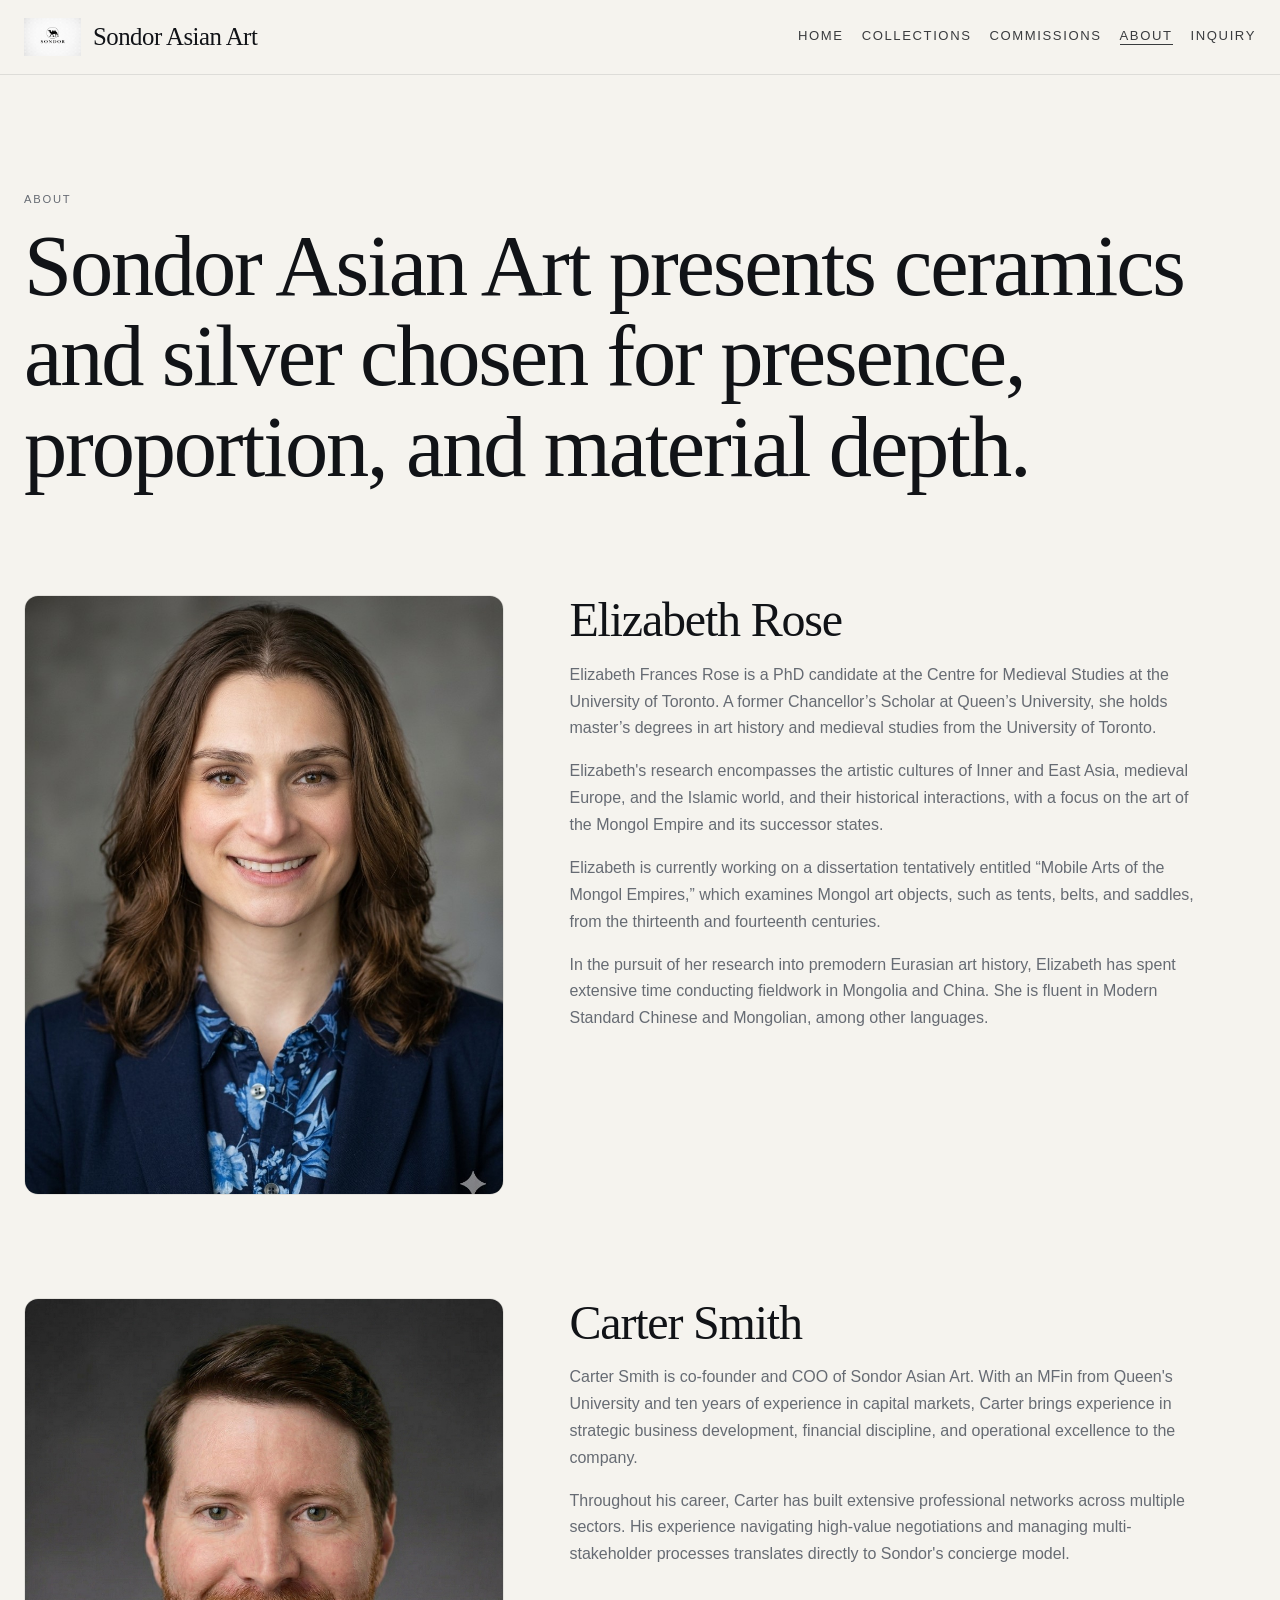
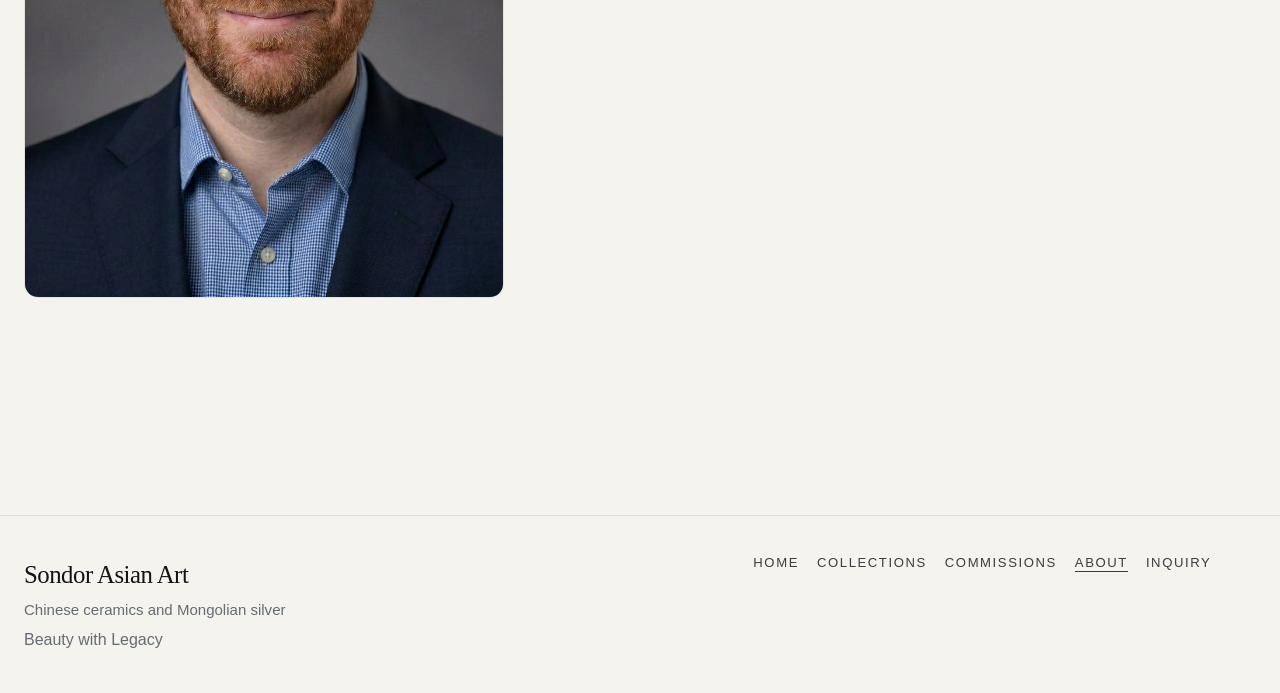
==== about.html @ 2514a859 "Add files via upload" ====
<!DOCTYPE html>
<html lang="en">
<head>
  <meta charset="UTF-8">
  <meta name="viewport" content="width=device-width, initial-scale=1.0">
  <title>About - Sondor Asian Art</title>
  <meta name="description" content="Ceramics and silver chosen for presence, proportion, and material depth.">
  <link rel="stylesheet" href="styles.css">
</head>
<body>
  <header class="site-header">
    <div class="site-bar">
      <div class="brand">
        <a class="brand__logo-link" href="index.html" aria-label="Sondor Asian Art home">
          <img class="brand__logo" src="assets/images/logo_camel.png" alt="Sondor camel logo">
        </a>
        <a class="brand__title brand__name" href="index.html">Sondor Asian Art</a>
      </div>
      <button class="menu-toggle" type="button" aria-expanded="false" aria-controls="site-nav" aria-label="Open navigation menu">
        <span class="menu-toggle__icon" aria-hidden="true"></span>
      </button>
      <nav class="site-nav" id="site-nav" aria-label="Primary">
        <a href="index.html">Home</a>
        <a href="collections.html">Collections</a>
        <a href="commissions.html">Commissions</a>
        <a href="about.html" aria-current="page">About</a>
        <a href="inquiry.html">Inquiry</a>
      </nav>
    </div>
  </header>

  <main class="page-shell">
    <section class="page-title">
      <p class="eyebrow">About</p>
      <h1>Sondor Asian Art presents ceramics and silver chosen for presence, proportion, and material depth.</h1>
    </section>

    <section class="section about-bio">
      <div class="about-bio__media">
        <img src="assets/images/headshot_01.jpg" alt="Portrait of Elizabeth Rose">
      </div>
      <div class="about-bio__copy">
        <h2>Elizabeth Rose</h2>
        <p>Elizabeth Frances Rose is a PhD candidate at the Centre for Medieval Studies at the University of Toronto. A former Chancellor&rsquo;s Scholar at Queen&rsquo;s University, she holds master&rsquo;s degrees in art history and medieval studies from the University of Toronto.</p>
        <p>Elizabeth's research encompasses the artistic cultures of Inner and East Asia, medieval Europe, and the Islamic world, and their historical interactions, with a focus on the art of the Mongol Empire and its successor states.</p>
        <p>Elizabeth is currently working on a dissertation tentatively entitled &ldquo;Mobile Arts of the Mongol Empires,&rdquo; which examines Mongol art objects, such as tents, belts, and saddles, from the thirteenth and fourteenth centuries.</p>
        <p>In the pursuit of her research into premodern Eurasian art history, Elizabeth has spent extensive time conducting fieldwork in Mongolia and China. She is fluent in Modern Standard Chinese and Mongolian, among other languages.</p>
      </div>
    </section>

    <section class="section about-bio">
      <div class="about-bio__media">
        <img src="assets/images/headshot_02.jpg" alt="Portrait of Carter Smith">
      </div>
      <div class="about-bio__copy">
        <h2>Carter Smith</h2>
        <p>Carter Smith is co-founder and COO of Sondor Asian Art. With an MFin from Queen's University and ten years of experience in capital markets, Carter brings experience in strategic business development, financial discipline, and operational excellence to the company.</p>
        <p>Throughout his career, Carter has built extensive professional networks across multiple sectors. His experience navigating high-value negotiations and managing multi-stakeholder processes translates directly to Sondor's concierge model.</p>
      </div>
    </section>
  </main>

  <footer class="site-footer">
    <div class="site-footer__inner">
      <div class="footer-brand">
        <a class="footer-brand__title" href="index.html">Sondor Asian Art</a>
        <p class="footer-label">Chinese ceramics and Mongolian silver</p>
        <p class="footer-copy">Beauty with Legacy</p>
      </div>
      <nav class="footer-nav" aria-label="Footer">
        <a href="index.html">Home</a>
        <a href="collections.html">Collections</a>
        <a href="commissions.html">Commissions</a>
        <a href="about.html" aria-current="page">About</a>
        <a href="inquiry.html">Inquiry</a>
      </nav>
    </div>
  </footer>
  <script src="nav.js"></script>
</body>
</html>
---- styles.css ----
:root {
  --bg: #f5f3ee;
  --surface: #faf8f3;
  --text: #111317;
  --muted: #666b73;
  --accent: #172230;
  --line: rgba(17, 19, 23, 0.1);
}

* {
  box-sizing: border-box;
}

html {
  scroll-behavior: smooth;
}

body {
  margin: 0;
  background: var(--bg);
  color: var(--text);
  font-family: "Helvetica Neue", Helvetica, Arial, sans-serif;
  font-weight: 300;
  line-height: 1.55;
}

img {
  display: block;
  max-width: 100%;
}

a {
  color: inherit;
  text-decoration: none;
}

.site-header {
  position: sticky;
  top: 0;
  z-index: 20;
  backdrop-filter: blur(12px);
  background: rgba(245, 243, 238, 0.94);
  border-bottom: 1px solid var(--line);
}

.site-bar,
.page-shell,
.site-footer__inner {
  width: min(1360px, calc(100% - 48px));
  margin: 0 auto;
}

.site-bar {
  display: flex;
  justify-content: space-between;
  align-items: center;
  gap: 24px;
  padding: 18px 0;
}

.brand,
.footer-brand {
  display: grid;
  gap: 2px;
}

.brand {
  display: flex;
  align-items: center;
  gap: 12px;
}

.brand__title,
.footer-brand__title {
  font-family: Georgia, "Times New Roman", serif;
  font-size: clamp(1.35rem, 2vw, 1.55rem);
  font-weight: 400;
  letter-spacing: -0.02em;
}

.brand__logo-link {
  display: inline-flex;
  align-items: center;
  flex: 0 0 auto;
}

.brand__logo {
  display: block;
  width: auto;
  height: 38px;
}

.brand__name {
  display: inline-block;
  white-space: nowrap;
}

.menu-toggle {
  display: none;
  align-items: center;
  justify-content: center;
  padding: 0;
  border: 0;
  border-radius: 0;
  background: none;
  color: var(--text);
  font: inherit;
  cursor: pointer;
  box-shadow: none;
  appearance: none;
  -webkit-appearance: none;
}

.menu-toggle__icon {
  position: relative;
  display: inline-block;
  width: 18px;
  height: 11px;
  border-top: 1px solid currentColor;
  border-bottom: 1px solid currentColor;
}

.menu-toggle__icon::before {
  content: "";
  position: absolute;
  left: 0;
  right: 0;
  top: 50%;
  border-top: 1px solid currentColor;
  transform: translateY(-50%);
}

.site-header.nav-open .menu-toggle__icon {
  border-color: transparent;
}

.site-header.nav-open .menu-toggle__icon::before,
.site-header.nav-open .menu-toggle__icon::after {
  content: "";
  position: absolute;
  left: 0;
  right: 0;
  top: 50%;
  border-top: 1px solid currentColor;
}

.site-header.nav-open .menu-toggle__icon::before {
  transform: translateY(-50%) rotate(45deg);
}

.site-header.nav-open .menu-toggle__icon::after {
  transform: translateY(-50%) rotate(-45deg);
}

.footer-label {
  margin: 0;
  font-size: 0.94rem;
  color: var(--muted);
}

.eyebrow {
  margin: 0;
  font-size: 0.7rem;
  font-weight: 500;
  letter-spacing: 0.16em;
  text-transform: uppercase;
  color: var(--muted);
}

.site-nav,
.footer-nav {
  display: flex;
  flex-wrap: wrap;
  gap: 18px;
  align-items: flex-start;
}

.site-nav a,
.footer-nav a,
.inline-link {
  position: relative;
  font-size: 0.82rem;
  font-weight: 400;
  letter-spacing: 0.12em;
  text-transform: uppercase;
  color: rgba(17, 19, 23, 0.82);
  padding-bottom: 0.08rem;
}

.site-nav a {
  display: inline-block;
  line-height: 1;
  padding-bottom: 0.18rem;
}

.site-nav a::after,
.footer-nav a::after,
.inline-link::after {
  content: "";
  position: absolute;
  left: 0;
  right: 0;
  bottom: -0.05rem;
  height: 1px;
  background: currentColor;
  transform: scaleX(0);
  transform-origin: left center;
  transition: transform 220ms ease;
}

.site-nav a::after {
  bottom: 0;
}

.footer-nav a {
  display: inline-block;
  line-height: 1;
  padding-bottom: 0.18rem;
}

.footer-nav a::after {
  bottom: 0;
}

.site-nav a:hover::after,
.footer-nav a:hover::after,
.inline-link:hover::after,
.site-nav a[aria-current="page"]::after,
.footer-nav a[aria-current="page"]::after {
  transform: scaleX(1);
}

.page-shell {
  padding: clamp(5rem, 9vw, 8rem) 0;
}

.hero {
  display: grid;
  gap: clamp(2rem, 4vw, 4rem);
}

.hero-media {
  position: relative;
  min-height: min(74vh, 860px);
  border: 1px solid rgba(17, 19, 23, 0.08);
  border-radius: 18px;
  overflow: hidden;
  background: #e5e4df;
}

.hero-media::after {
  content: "";
  position: absolute;
  inset: 0;
  background: linear-gradient(180deg, rgba(17, 19, 23, 0.06), rgba(17, 19, 23, 0.28));
  pointer-events: none;
}

.hero-slide {
  position: absolute;
  inset: 0;
  opacity: 0;
  transition: opacity 2400ms ease;
}

.hero-slide.active {
  opacity: 1;
}

.hero-slide img {
  width: 100%;
  height: 100%;
  object-fit: cover;
}

.hero-slide--one img {
  object-position: center 42%;
}

.hero-slide--two img {
  object-position: center 48%;
}

.hero-slide--three img {
  object-position: center 44%;
}

.hero-slide__frame {
  position: absolute;
  inset: 18px;
  border: 1px solid rgba(255, 255, 255, 0.12);
  border-radius: 10px;
  pointer-events: none;
}

.hero-slide__caption {
  position: absolute;
  left: 1.6rem;
  right: 1.6rem;
  bottom: 1.4rem;
  display: flex;
  justify-content: space-between;
  gap: 1rem;
  color: rgba(255, 255, 255, 0.88);
  font-size: 0.74rem;
  letter-spacing: 0.12em;
  text-transform: uppercase;
}

.hero-copy {
  display: grid;
  grid-template-columns: minmax(0, 1.5fr) minmax(280px, 0.7fr);
  gap: clamp(1.5rem, 4vw, 4rem);
  align-items: end;
}

.hero-copy > :only-child {
  max-width: 42rem;
}

@media (min-width: 1100px) {
  .hero-copy {
    grid-template-columns: minmax(0, 1.72fr) minmax(220px, 0.48fr);
  }

  .hero-copy h1 {
    font-size: clamp(2.75rem, 4.6vw, 4.7rem);
    white-space: nowrap;
  }

  .hero-copy .lead {
    max-width: 44rem;
    font-size: clamp(1.12rem, 1.5vw, 1.25rem);
    white-space: nowrap;
  }
}

h1,
h2,
h3 {
  margin: 0;
  font-family: Georgia, "Times New Roman", serif;
  font-weight: 400;
  line-height: 1.05;
  letter-spacing: -0.025em;
}

h1 {
  font-size: clamp(3rem, 7vw, 5.4rem);
}

h2 {
  font-size: clamp(1.9rem, 4vw, 3rem);
}

h3 {
  font-size: 1.5rem;
}

.lead {
  max-width: 32rem;
  font-size: 1.25rem;
  color: var(--muted);
}

.divider {
  border-top: 1px solid var(--line);
  padding-top: 1.15rem;
}

.section {
  padding-top: clamp(4rem, 8vw, 7rem);
}

.statement {
  max-width: 48rem;
}

@media (min-width: 1100px) {
  .statement {
    max-width: 56rem;
  }

  .statement h2 {
    font-size: clamp(1.75rem, 2.4vw, 2.55rem);
  }
}

.grid-3 {
  display: grid;
  grid-template-columns: repeat(3, minmax(0, 1fr));
  gap: clamp(1.2rem, 2vw, 2rem);
}

.grid-2 {
  display: grid;
  grid-template-columns: repeat(2, minmax(0, 1fr));
  gap: clamp(1.2rem, 2vw, 2rem);
}

.card,
.panel,
.form-shell {
  border: 1px solid var(--line);
  border-radius: 12px;
  background: rgba(250, 248, 243, 0.62);
}

.card {
  display: flex;
  flex-direction: column;
  min-height: 100%;
}

.card-media {
  aspect-ratio: 4 / 5;
  overflow: hidden;
  border-bottom: 1px solid var(--line);
}

.card-media img {
  width: 100%;
  height: 100%;
  object-fit: cover;
}

.card-media--ceramics img {
  object-position: center 42%;
}

.card-media--silver img {
  object-position: center 46%;
}

.card-media--stoneware img {
  object-position: center 44%;
}

.card-media--celadon img {
  object-position: center 44%;
}

.card-copy,
.panel,
.form-shell {
  padding: 1.6rem;
}

.card-copy p,
.panel p,
.muted {
  color: var(--muted);
}

.feature-row {
  display: grid;
  grid-template-columns: minmax(0, 1.15fr) minmax(320px, 0.85fr);
  gap: clamp(1.5rem, 4vw, 4rem);
  align-items: start;
  padding-top: 1.8rem;
  border-top: 1px solid var(--line);
}

.feature-row + .feature-row {
  margin-top: 1.8rem;
}

.process-steps {
  display: grid;
  gap: 1rem;
}

.process-step {
  border-top: 1px solid var(--line);
  padding-top: 0.95rem;
}

.process-step h3 {
  margin-bottom: 0.35rem;
  font-size: 1.05rem;
  line-height: 1.25;
  letter-spacing: 0;
}

.process-step p {
  margin: 0;
  color: var(--muted);
}

.inquiry-layout {
  align-items: start;
}

.inquiry-work {
  gap: 0.7rem;
  align-content: start;
}

.inquiry-work .eyebrow {
  margin-bottom: 0.2rem;
}

.inquiry-work .process-step {
  padding-top: 0.7rem;
}

.collection-copy {
  max-width: 44rem;
}

.collection-copy h2 {
  margin-bottom: 0.75rem;
}

.collection-copy p {
  margin: 0;
  max-width: 42rem;
  color: var(--muted);
  line-height: 1.68;
}

.about-bio {
  display: grid;
  grid-template-columns: minmax(280px, 0.72fr) minmax(0, 1fr);
  gap: clamp(1.5rem, 4vw, 4rem);
  align-items: start;
}

.about-bio__media {
  max-width: 30rem;
}

.about-bio__media img {
  width: 100%;
  aspect-ratio: 4 / 5;
  object-fit: cover;
  object-position: center 24%;
  border: 1px solid rgba(17, 19, 23, 0.08);
  border-radius: 14px;
}

.about-bio__copy {
  max-width: 42rem;
}

.about-bio__copy h2 {
  margin-bottom: 1rem;
}

.about-bio__copy p {
  margin: 0;
  max-width: 40rem;
  color: var(--muted);
  line-height: 1.68;
}

.about-bio__copy p + p {
  margin-top: 1rem;
}

.feature-media {
  aspect-ratio: 16 / 10;
  overflow: hidden;
  border: 1px solid rgba(17, 19, 23, 0.08);
  border-radius: 14px;
}

.feature-media img {
  width: 100%;
  height: 100%;
  object-fit: cover;
}

.feature-media--teadust img {
  object-position: center 44%;
}

.feature-media--blue-table img {
  object-position: center 46%;
}

.feature-media--blueware img {
  object-position: center 46%;
}

.feature-media--oxblood img {
  object-position: center 52%;
}

.list {
  margin: 0;
  padding: 0;
  list-style: none;
  border-top: 1px solid var(--line);
}

.list li {
  display: flex;
  justify-content: space-between;
  gap: 1rem;
  padding: 1rem 0;
  border-bottom: 1px solid var(--line);
}

.form-shell {
  padding: 1.6rem;
}

.minimal-form {
  display: grid;
  gap: 1.2rem;
}

.minimal-form label {
  display: grid;
  gap: 0.45rem;
  font-size: 0.76rem;
  font-weight: 500;
  letter-spacing: 0.12em;
  text-transform: uppercase;
  color: var(--muted);
}

.minimal-form input,
.minimal-form textarea {
  width: 100%;
  border: 0;
  border-bottom: 1px solid rgba(17, 19, 23, 0.22);
  border-radius: 0;
  background: transparent;
  padding: 0.8rem 0 0.7rem;
  color: var(--text);
  font: inherit;
}

.minimal-form textarea {
  min-height: 9rem;
  resize: vertical;
}

.minimal-form input:focus,
.minimal-form textarea:focus {
  outline: none;
  border-bottom-color: var(--accent);
}

.form-submit {
  width: fit-content;
  border: 0;
  background: none;
  padding: 0;
  font: inherit;
  font-size: 0.82rem;
  font-weight: 500;
  letter-spacing: 0.12em;
  text-transform: uppercase;
  color: var(--accent);
  cursor: pointer;
}

.site-footer {
  margin-top: clamp(4rem, 8vw, 7rem);
  border-top: 1px solid var(--line);
}

.site-footer__inner {
  display: grid;
  grid-template-columns: 1.4fr 1fr;
  gap: clamp(1.2rem, 2vw, 2rem);
  padding: clamp(2rem, 4vw, 2.5rem) 0;
}

.footer-brand {
  gap: 0.18rem;
}

.footer-copy,
.footer-note {
  color: var(--muted);
}

.footer-copy {
  margin: 0.28rem 0 0;
}

.page-title {
  display: grid;
  gap: 0.8rem;
}

@media (prefers-reduced-motion: reduce) {
  html {
    scroll-behavior: auto;
  }

  .hero-slide {
    transition: none;
  }
}

@media (max-width: 900px) {
  .site-bar {
    flex-wrap: wrap;
    align-items: center;
    justify-content: space-between;
    row-gap: 0.9rem;
    padding: 16px 0;
  }

  .brand {
    flex: 1 1 calc(100% - 3.5rem);
    min-width: 0;
    gap: 10px;
  }

  .brand__title {
    font-size: clamp(1.2rem, 4vw, 1.45rem);
  }

  .menu-toggle {
    display: inline-flex;
    flex: 0 0 auto;
    width: 1.75rem;
    height: 1.75rem;
    margin-left: 0;
    align-self: center;
  }

  .site-nav {
    display: none;
    order: 3;
    width: 100%;
  }

  .site-header.nav-open .site-nav {
    display: flex;
    flex-direction: column;
    gap: 0;
    padding-top: 0.85rem;
    border-top: 1px solid var(--line);
  }

  .site-nav a {
    width: fit-content;
    padding: 0.35rem 0 0.22rem;
  }

  .page-shell {
    padding: clamp(3.75rem, 8vw, 5rem) 0;
  }

  .section {
    padding-top: clamp(3rem, 7vw, 4.6rem);
  }

  .lead {
    max-width: 28rem;
    font-size: 1.1rem;
  }

  .feature-row {
    gap: 1.35rem;
  }

  .hero-copy,
  .grid-3,
  .grid-2,
  .feature-row,
  .site-footer__inner,
  .about-bio {
    grid-template-columns: 1fr;
  }
}

@media (max-width: 781px) {
  .site-header {
    position: relative;
  }

  .site-bar,
  .page-shell,
  .site-footer__inner {
    width: min(1360px, calc(100% - 32px));
  }

  .site-bar {
    row-gap: 0.8rem;
  }

  .brand__logo {
    height: 34px;
  }

  .brand__name {
    white-space: normal;
    line-height: 1.05;
  }

  .menu-toggle {
    width: 1.5rem;
    height: 1.5rem;
  }

  .site-nav,
  .footer-nav {
    gap: 14px;
  }

  .footer-nav {
    flex-direction: column;
    align-items: flex-start;
    gap: 0.75rem;
  }

  .footer-nav a {
    padding-bottom: 0.18rem;
  }

  .hero-media {
    min-height: 58vh;
    border-radius: 14px;
  }

  .hero-slide__caption {
    flex-direction: column;
    gap: 0.4rem;
  }

  .hero-slide__caption span:last-child {
    display: none;
  }

  .card-media {
    aspect-ratio: 5 / 4;
  }

  .feature-media {
    aspect-ratio: 4 / 3;
  }

  .page-title {
    gap: 0.65rem;
  }

  .footer-brand__title,
  .footer-label,
  .footer-copy {
    max-width: 18rem;
  }

  .card,
  .panel,
  .form-shell {
    border-radius: 10px;
  }
}
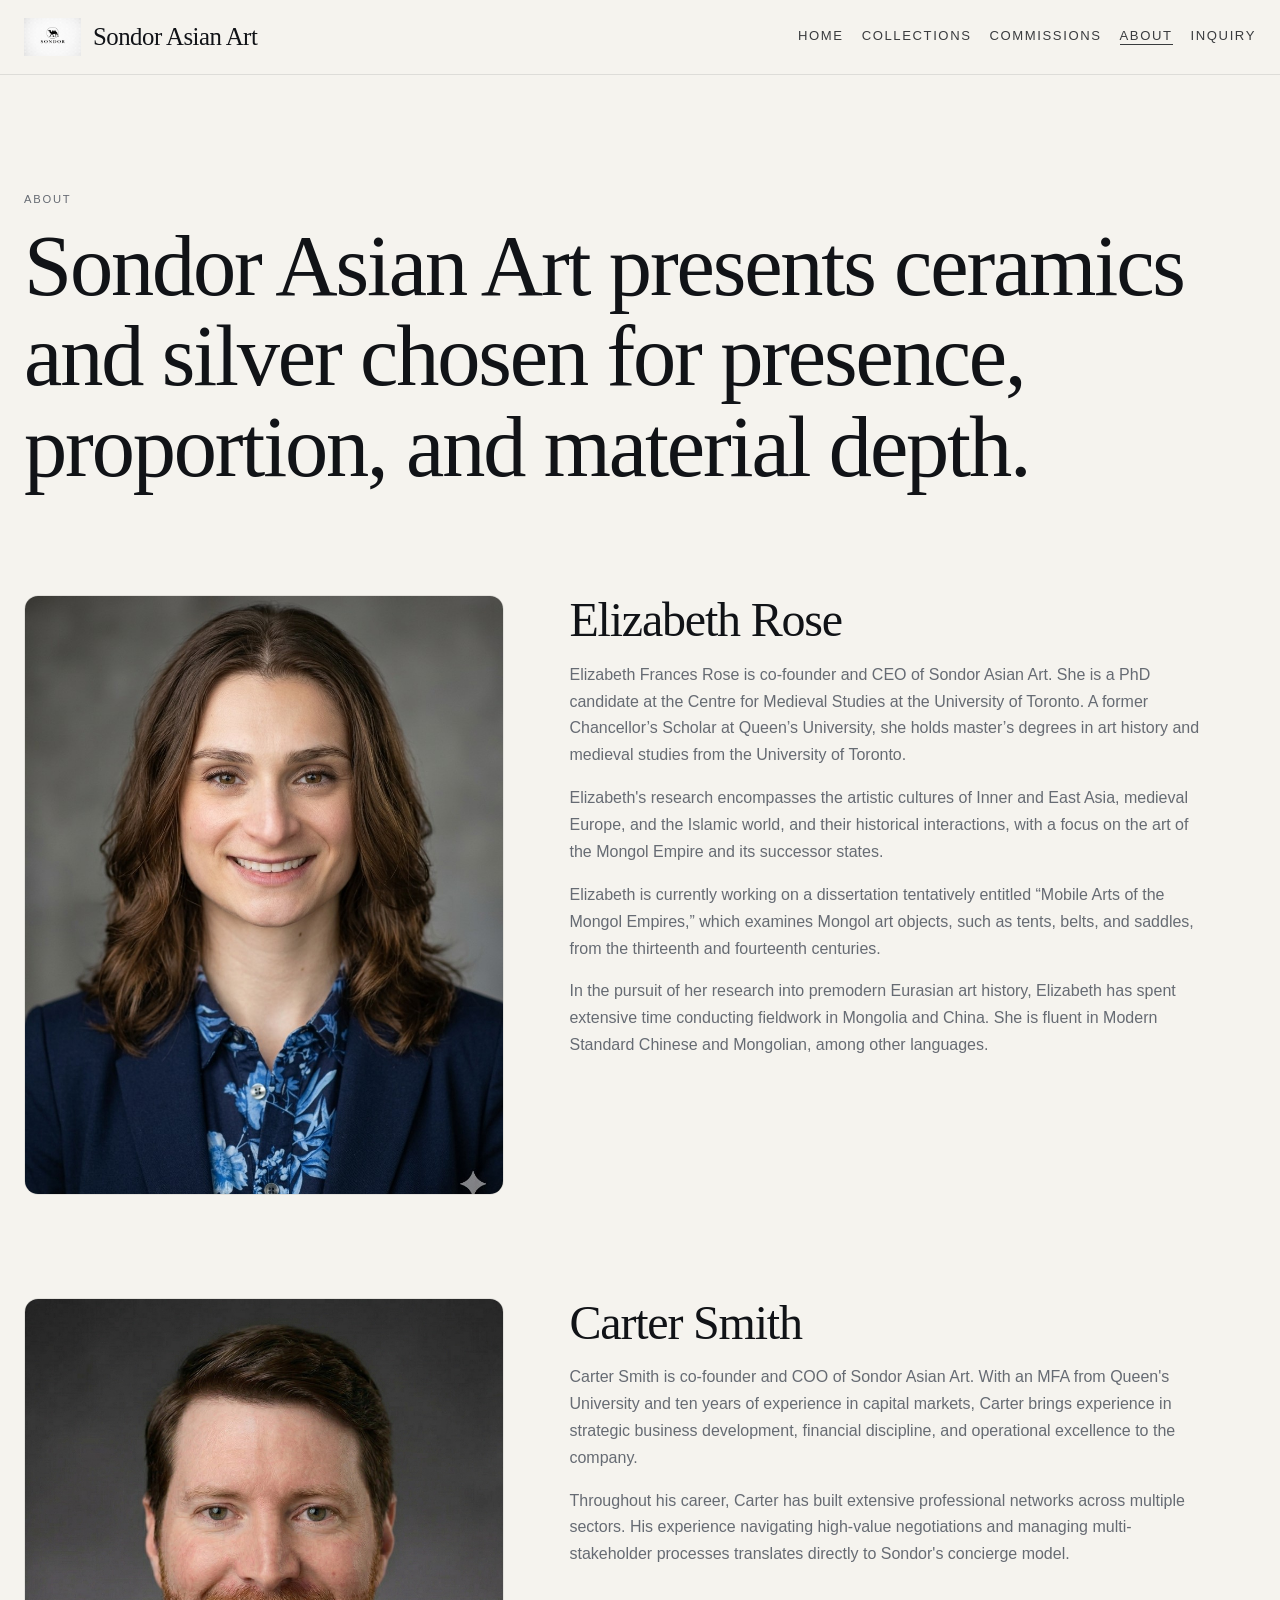
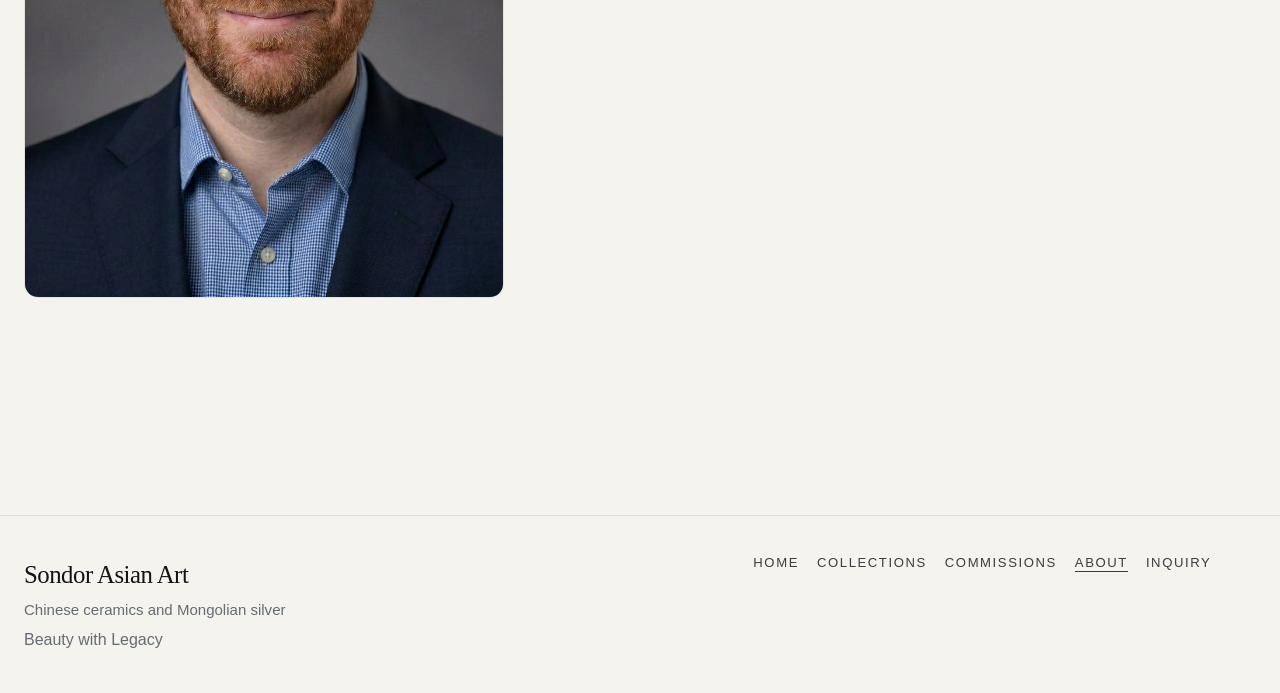
==== commit d6225ea5: "Add files via upload" ====
--- a/about.html
+++ b/about.html
@@ -35,26 +35,26 @@
       <h1>Sondor Asian Art presents ceramics and silver chosen for presence, proportion, and material depth.</h1>
     </section>
 
-    <section class="section about-bio">
-      <div class="about-bio__media">
+    <section class="section about-bio about-bio--elizabeth">
+      <div class="about-bio__media about-bio__media--elizabeth">
         <img src="assets/images/headshot_01.jpg" alt="Portrait of Elizabeth Rose">
       </div>
       <div class="about-bio__copy">
         <h2>Elizabeth Rose</h2>
-        <p>Elizabeth Frances Rose is a PhD candidate at the Centre for Medieval Studies at the University of Toronto. A former Chancellor&rsquo;s Scholar at Queen&rsquo;s University, she holds master&rsquo;s degrees in art history and medieval studies from the University of Toronto.</p>
+        <p>Elizabeth Frances Rose is co-founder and CEO of Sondor Asian Art. She is a PhD candidate at the Centre for Medieval Studies at the University of Toronto. A former Chancellor&rsquo;s Scholar at Queen&rsquo;s University, she holds master&rsquo;s degrees in art history and medieval studies from the University of Toronto.</p>
         <p>Elizabeth's research encompasses the artistic cultures of Inner and East Asia, medieval Europe, and the Islamic world, and their historical interactions, with a focus on the art of the Mongol Empire and its successor states.</p>
         <p>Elizabeth is currently working on a dissertation tentatively entitled &ldquo;Mobile Arts of the Mongol Empires,&rdquo; which examines Mongol art objects, such as tents, belts, and saddles, from the thirteenth and fourteenth centuries.</p>
         <p>In the pursuit of her research into premodern Eurasian art history, Elizabeth has spent extensive time conducting fieldwork in Mongolia and China. She is fluent in Modern Standard Chinese and Mongolian, among other languages.</p>
       </div>
     </section>
 
-    <section class="section about-bio">
-      <div class="about-bio__media">
+    <section class="section about-bio about-bio--carter">
+      <div class="about-bio__media about-bio__media--carter">
         <img src="assets/images/headshot_02.jpg" alt="Portrait of Carter Smith">
       </div>
       <div class="about-bio__copy">
         <h2>Carter Smith</h2>
-        <p>Carter Smith is co-founder and COO of Sondor Asian Art. With an MFin from Queen's University and ten years of experience in capital markets, Carter brings experience in strategic business development, financial discipline, and operational excellence to the company.</p>
+        <p>Carter Smith is co-founder and COO of Sondor Asian Art. With an MFA from Queen's University and ten years of experience in capital markets, Carter brings experience in strategic business development, financial discipline, and operational excellence to the company.</p>
         <p>Throughout his career, Carter has built extensive professional networks across multiple sectors. His experience navigating high-value negotiations and managing multi-stakeholder processes translates directly to Sondor's concierge model.</p>
       </div>
     </section>
--- a/styles.css
+++ b/styles.css
@@ -273,16 +273,28 @@
   object-fit: cover;
 }
 
-.hero-slide--one img {
-  object-position: center 42%;
-}
-
-.hero-slide--two img {
-  object-position: center 48%;
-}
-
-.hero-slide--three img {
-  object-position: center 44%;
+.hero-image--home-one {
+  --image-position-desktop: center 42%;
+  --image-position-mobile: center 42%;
+  object-position: var(--image-position-desktop);
+}
+
+.hero-image--home-two {
+  --image-position-desktop: center 48%;
+  --image-position-mobile: center 48%;
+  object-position: var(--image-position-desktop);
+}
+
+.hero-image--home-three {
+  --image-position-desktop: center 44%;
+  --image-position-mobile: center 44%;
+  object-position: var(--image-position-desktop);
+}
+
+.hero-image--home-four {
+  --image-position-desktop: center 46%;
+  --image-position-mobile: center 46%;
+  object-position: var(--image-position-desktop);
 }
 
 .hero-slide__frame {
@@ -291,20 +303,6 @@
   border: 1px solid rgba(255, 255, 255, 0.12);
   border-radius: 10px;
   pointer-events: none;
-}
-
-.hero-slide__caption {
-  position: absolute;
-  left: 1.6rem;
-  right: 1.6rem;
-  bottom: 1.4rem;
-  display: flex;
-  justify-content: space-between;
-  gap: 1rem;
-  color: rgba(255, 255, 255, 0.88);
-  font-size: 0.74rem;
-  letter-spacing: 0.12em;
-  text-transform: uppercase;
 }
 
 .hero-copy {
@@ -424,20 +422,22 @@
   object-fit: cover;
 }
 
-.card-media--ceramics img {
-  object-position: center 42%;
-}
-
-.card-media--silver img {
-  object-position: center 46%;
-}
-
-.card-media--stoneware img {
-  object-position: center 44%;
-}
-
-.card-media--celadon img {
-  object-position: center 44%;
+.card-media--home-porcelain img {
+  --image-position-desktop: center 42%;
+  --image-position-mobile: center 42%;
+  object-position: var(--image-position-desktop);
+}
+
+.card-media--home-stoneware img {
+  --image-position-desktop: center 44%;
+  --image-position-mobile: center 44%;
+  object-position: var(--image-position-desktop);
+}
+
+.card-media--home-silver img {
+  --image-position-desktop: center 44%;
+  --image-position-mobile: center 44%;
+  object-position: var(--image-position-desktop);
 }
 
 .card-copy,
@@ -534,9 +534,20 @@
   width: 100%;
   aspect-ratio: 4 / 5;
   object-fit: cover;
-  object-position: center 24%;
   border: 1px solid rgba(17, 19, 23, 0.08);
   border-radius: 14px;
+}
+
+.about-bio__media--elizabeth img {
+  --image-position-desktop: center 24%;
+  --image-position-mobile: center 24%;
+  object-position: var(--image-position-desktop);
+}
+
+.about-bio__media--carter img {
+  --image-position-desktop: center 24%;
+  --image-position-mobile: center 24%;
+  object-position: var(--image-position-desktop);
 }
 
 .about-bio__copy {
@@ -571,20 +582,46 @@
   object-fit: cover;
 }
 
-.feature-media--teadust img {
-  object-position: center 44%;
-}
-
-.feature-media--blue-table img {
-  object-position: center 46%;
-}
-
-.feature-media--blueware img {
-  object-position: center 46%;
-}
-
-.feature-media--oxblood img {
-  object-position: center 52%;
+.feature-media--home-commissions img {
+  --image-position-desktop: center 46%;
+  --image-position-mobile: center 46%;
+  object-position: var(--image-position-desktop);
+}
+
+.feature-media--home-inquiry img {
+  --image-position-desktop: center 52%;
+  --image-position-mobile: center 52%;
+  object-position: var(--image-position-desktop);
+}
+
+.feature-media--collections-porcelain img {
+  --image-position-desktop: center 44%;
+  --image-position-mobile: center 44%;
+  object-position: var(--image-position-desktop);
+}
+
+.feature-media--collections-stoneware img {
+  --image-position-desktop: center 46%;
+  --image-position-mobile: center 46%;
+  object-position: var(--image-position-desktop);
+}
+
+.feature-media--collections-silver img {
+  --image-position-desktop: center 52%;
+  --image-position-mobile: center 52%;
+  object-position: var(--image-position-desktop);
+}
+
+.feature-media--commissions-main img {
+  --image-position-desktop: center 44%;
+  --image-position-mobile: center 44%;
+  object-position: var(--image-position-desktop);
+}
+
+.feature-media--inquiry-main img {
+  --image-position-desktop: center 52%;
+  --image-position-mobile: center 52%;
+  object-position: var(--image-position-desktop);
 }
 
 .list {
@@ -699,6 +736,25 @@
 }
 
 @media (max-width: 900px) {
+  .hero-image--home-one,
+  .hero-image--home-two,
+  .hero-image--home-three,
+  .hero-image--home-four,
+  .card-media--home-porcelain img,
+  .card-media--home-stoneware img,
+  .card-media--home-silver img,
+  .feature-media--home-commissions img,
+  .feature-media--home-inquiry img,
+  .feature-media--collections-porcelain img,
+  .feature-media--collections-stoneware img,
+  .feature-media--collections-silver img,
+  .feature-media--commissions-main img,
+  .feature-media--inquiry-main img,
+  .about-bio__media--elizabeth img,
+  .about-bio__media--carter img {
+    object-position: var(--image-position-mobile);
+  }
+
   .site-bar {
     flex-wrap: wrap;
     align-items: center;
@@ -821,15 +877,6 @@
     border-radius: 14px;
   }
 
-  .hero-slide__caption {
-    flex-direction: column;
-    gap: 0.4rem;
-  }
-
-  .hero-slide__caption span:last-child {
-    display: none;
-  }
-
   .card-media {
     aspect-ratio: 5 / 4;
   }
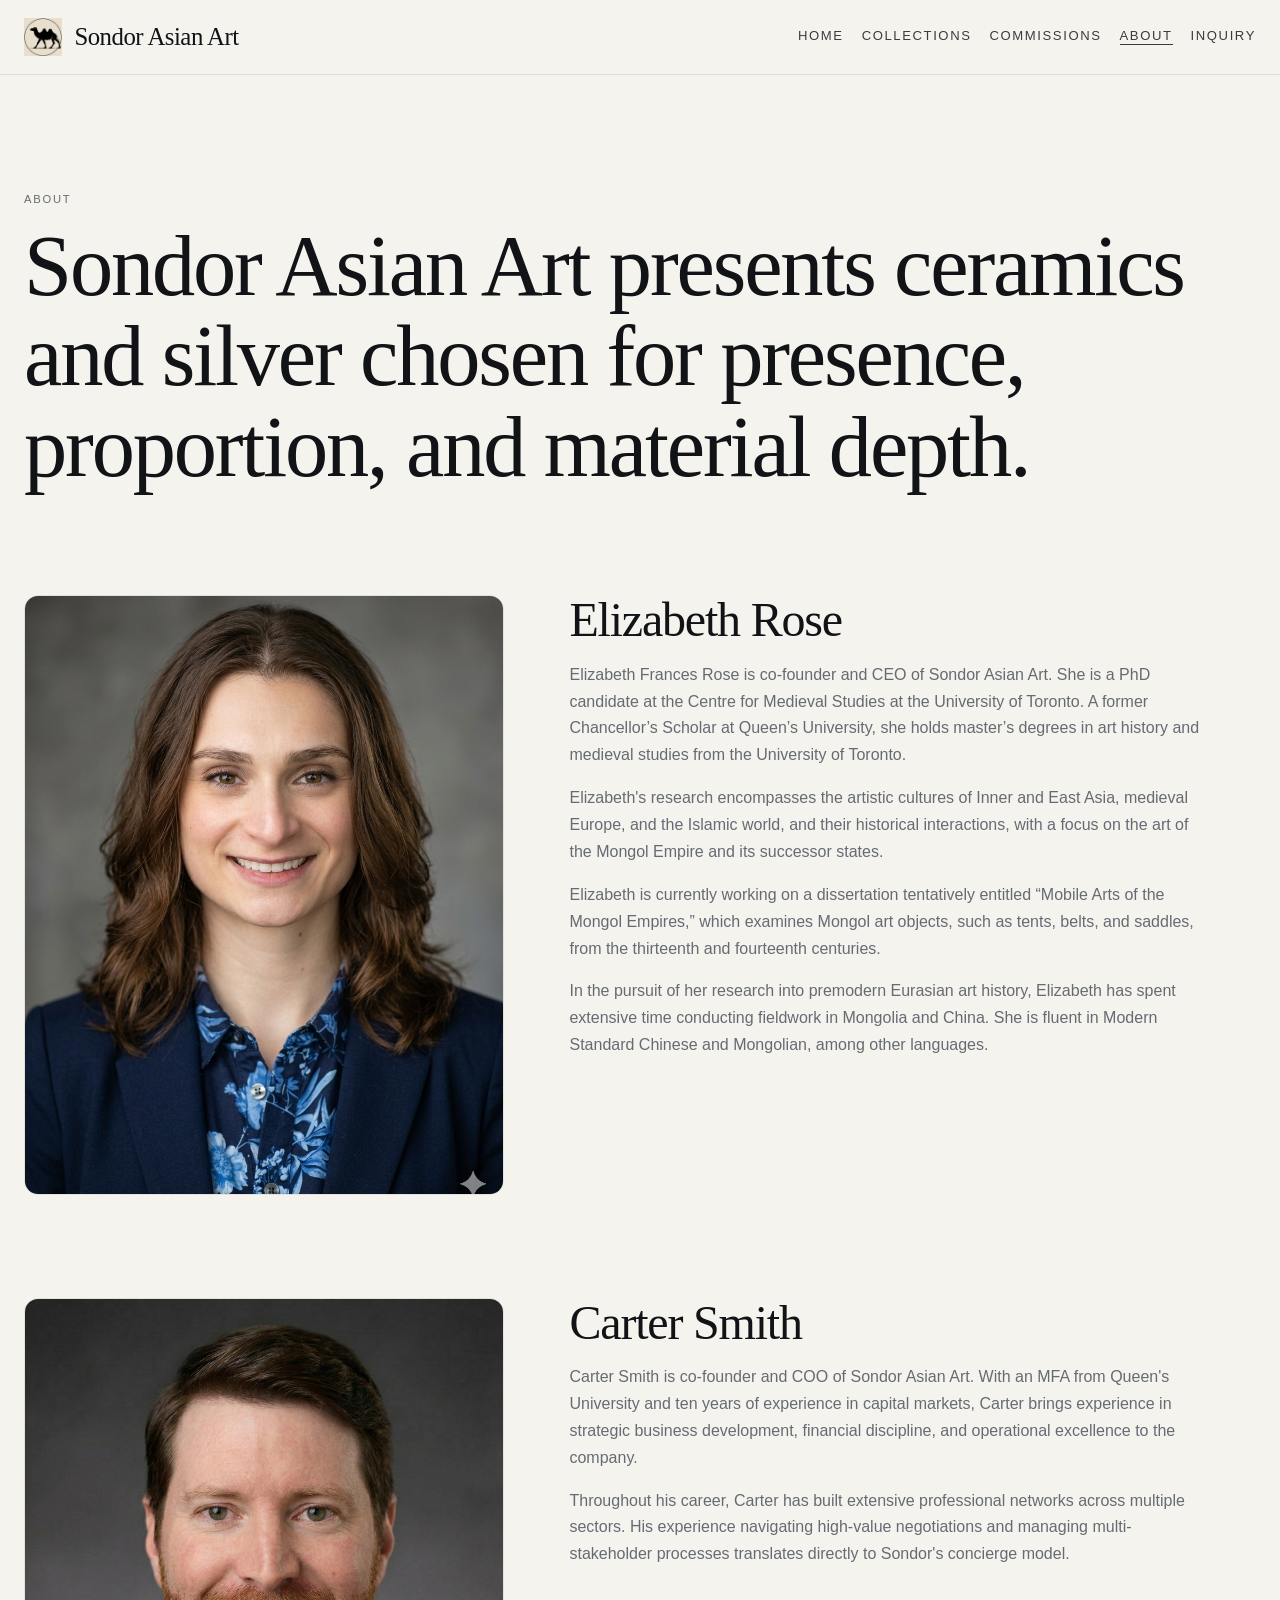
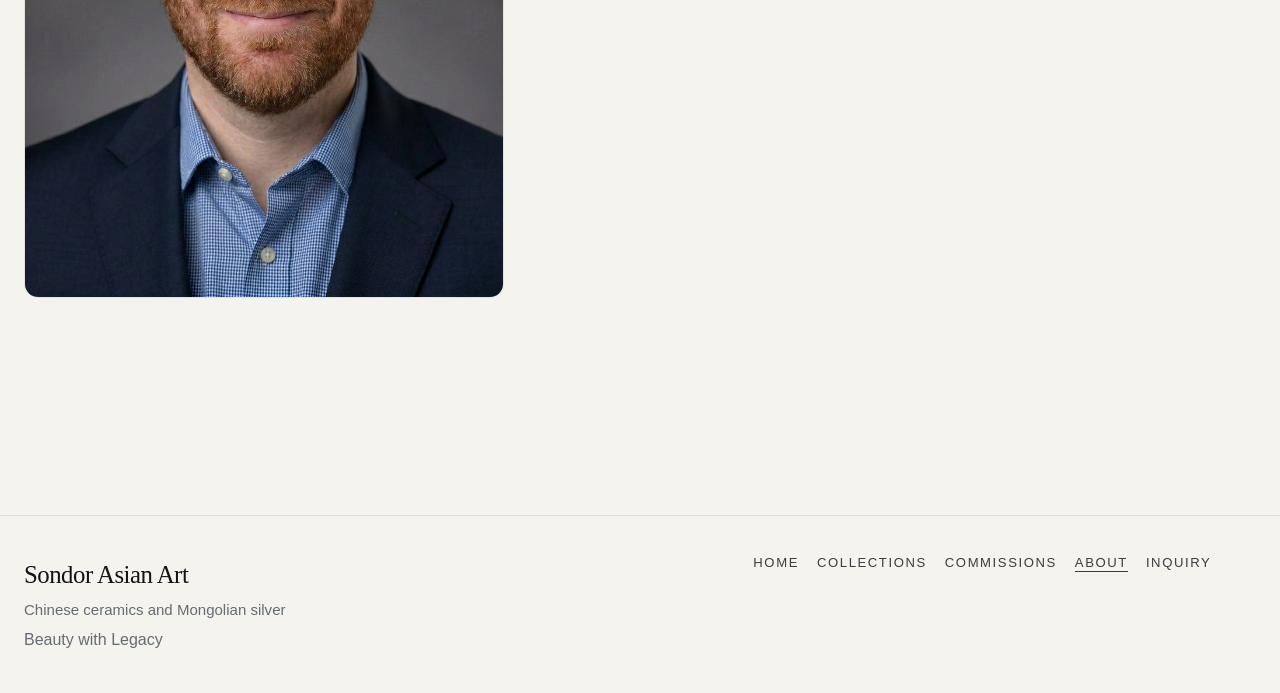
==== commit e8cd88dc: "Add files via upload" ====
--- a/about.html
+++ b/about.html
@@ -12,7 +12,7 @@
     <div class="site-bar">
       <div class="brand">
         <a class="brand__logo-link" href="index.html" aria-label="Sondor Asian Art home">
-          <img class="brand__logo" src="assets/images/logo_camel.png" alt="Sondor camel logo">
+          <img class="brand__logo" src="assets/images/logo_camelonly_01.jpg" alt="Sondor camel logo">
         </a>
         <a class="brand__title brand__name" href="index.html">Sondor Asian Art</a>
       </div>
--- a/styles.css
+++ b/styles.css
@@ -643,6 +643,43 @@
   padding: 1.6rem;
 }
 
+.form-status,
+.field-error {
+  display: none;
+  color: var(--muted);
+}
+
+.form-status {
+  margin: 0 0 1rem;
+  padding: 0.95rem 0;
+  border-top: 1px solid var(--line);
+  font-size: 0.96rem;
+  line-height: 1.55;
+}
+
+.form-status--error,
+.field-error[data-fs-active] {
+  color: #7f3a36;
+}
+
+[data-fs-success][data-fs-active],
+[data-fs-error=""][data-fs-active],
+[data-fs-error]:not([data-fs-error=""])[data-fs-active] {
+  display: block;
+}
+
+.field-error {
+  margin-top: 0.35rem;
+  font-size: 0.76rem;
+  line-height: 1.45;
+  letter-spacing: 0;
+  text-transform: none;
+}
+
+[data-fs-field][aria-invalid="true"] {
+  border-bottom-color: #7f3a36;
+}
+
 .minimal-form {
   display: grid;
   gap: 1.2rem;
@@ -693,6 +730,11 @@
   text-transform: uppercase;
   color: var(--accent);
   cursor: pointer;
+}
+
+.form-submit:disabled {
+  opacity: 0.42;
+  cursor: wait;
 }
 
 .site-footer {
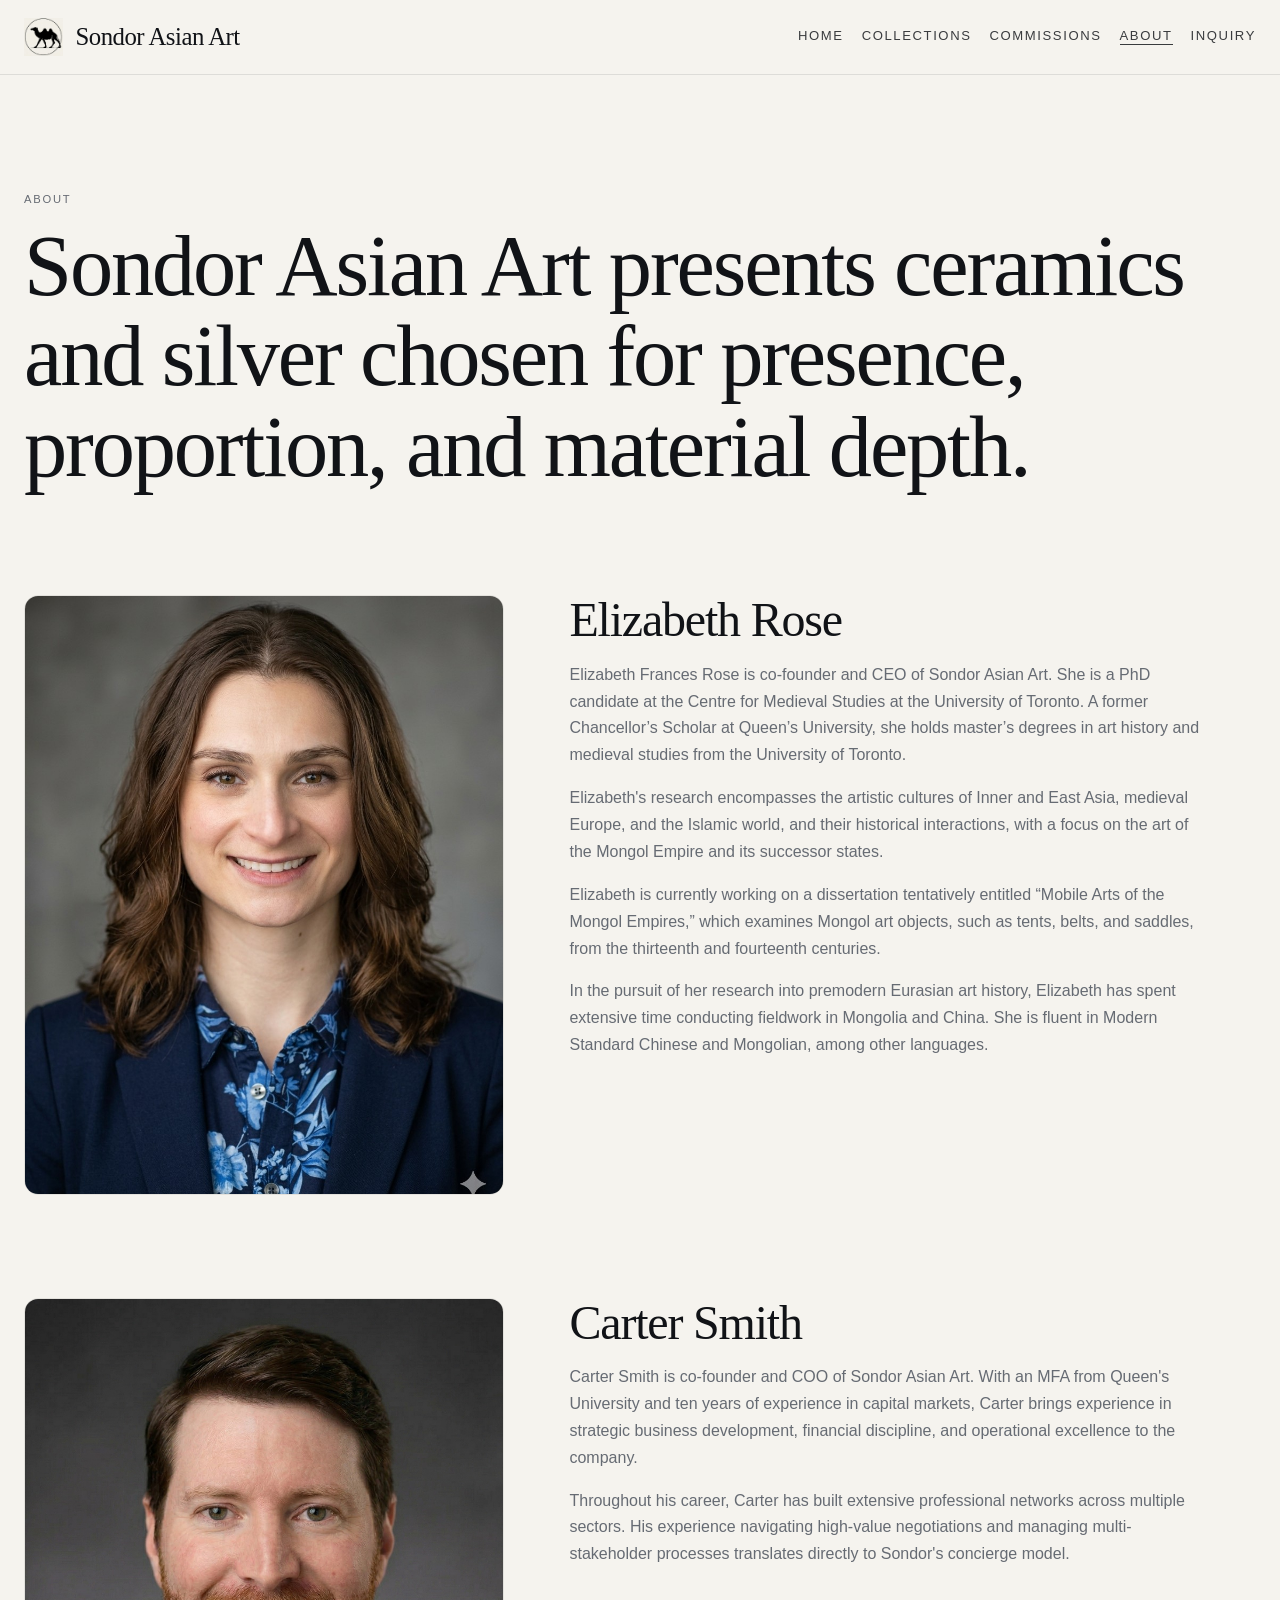
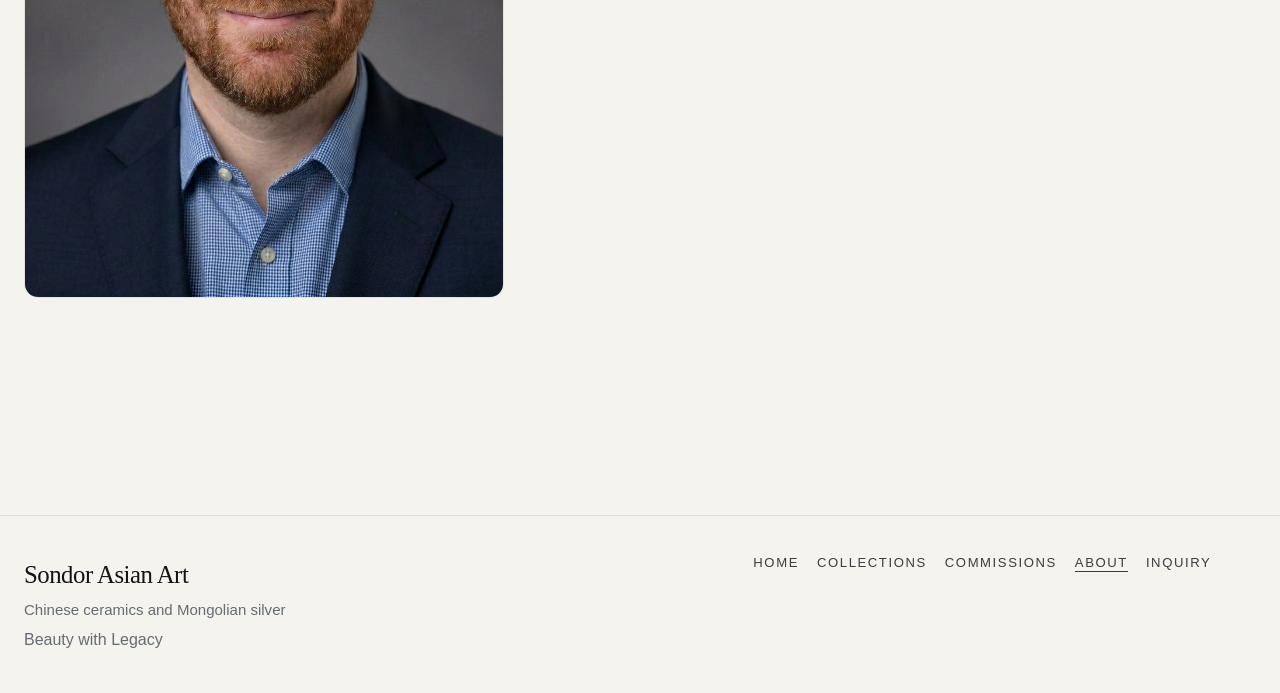
==== commit fc892af5: "Add files via upload" ====
--- a/about.html
+++ b/about.html
@@ -12,7 +12,8 @@
     <div class="site-bar">
       <div class="brand">
         <a class="brand__logo-link" href="index.html" aria-label="Sondor Asian Art home">
-          <img class="brand__logo" src="assets/images/logo_camelonly_01.jpg" alt="Sondor camel logo">
+          <img class="brand__logo image-switch image-switch--desktop" src="assets/images/desktop_logo_camelonly_01.jpg" alt="Sondor camel logo">
+          <img class="brand__logo image-switch image-switch--mobile" src="assets/images/desktop_logo_camelonly_01.jpg" alt="Sondor camel logo">
         </a>
         <a class="brand__title brand__name" href="index.html">Sondor Asian Art</a>
       </div>
@@ -37,7 +38,8 @@
 
     <section class="section about-bio about-bio--elizabeth">
       <div class="about-bio__media about-bio__media--elizabeth">
-        <img src="assets/images/headshot_01.jpg" alt="Portrait of Elizabeth Rose">
+        <img class="image-switch image-switch--desktop" src="assets/images/desktop_headshot_01.jpg" alt="Portrait of Elizabeth Rose">
+        <img class="image-switch image-switch--mobile" src="assets/images/desktop_headshot_01.jpg" alt="Portrait of Elizabeth Rose">
       </div>
       <div class="about-bio__copy">
         <h2>Elizabeth Rose</h2>
@@ -50,7 +52,8 @@
 
     <section class="section about-bio about-bio--carter">
       <div class="about-bio__media about-bio__media--carter">
-        <img src="assets/images/headshot_02.jpg" alt="Portrait of Carter Smith">
+        <img class="image-switch image-switch--desktop" src="assets/images/desktop_headshot_02.jpg" alt="Portrait of Carter Smith">
+        <img class="image-switch image-switch--mobile" src="assets/images/desktop_headshot_02.jpg" alt="Portrait of Carter Smith">
       </div>
       <div class="about-bio__copy">
         <h2>Carter Smith</h2>
--- a/styles.css
+++ b/styles.css
@@ -273,30 +273,6 @@
   object-fit: cover;
 }
 
-.hero-image--home-one {
-  --image-position-desktop: center 42%;
-  --image-position-mobile: center 42%;
-  object-position: var(--image-position-desktop);
-}
-
-.hero-image--home-two {
-  --image-position-desktop: center 48%;
-  --image-position-mobile: center 48%;
-  object-position: var(--image-position-desktop);
-}
-
-.hero-image--home-three {
-  --image-position-desktop: center 44%;
-  --image-position-mobile: center 44%;
-  object-position: var(--image-position-desktop);
-}
-
-.hero-image--home-four {
-  --image-position-desktop: center 46%;
-  --image-position-mobile: center 46%;
-  object-position: var(--image-position-desktop);
-}
-
 .hero-slide__frame {
   position: absolute;
   inset: 18px;
@@ -422,22 +398,12 @@
   object-fit: cover;
 }
 
-.card-media--home-porcelain img {
-  --image-position-desktop: center 42%;
-  --image-position-mobile: center 42%;
-  object-position: var(--image-position-desktop);
-}
-
-.card-media--home-stoneware img {
-  --image-position-desktop: center 44%;
-  --image-position-mobile: center 44%;
-  object-position: var(--image-position-desktop);
-}
-
-.card-media--home-silver img {
-  --image-position-desktop: center 44%;
-  --image-position-mobile: center 44%;
-  object-position: var(--image-position-desktop);
+.image-switch--mobile {
+  display: none;
+}
+
+.card-media--home-porcelain .image-switch {
+  object-position: center;
 }
 
 .card-copy,
@@ -538,18 +504,6 @@
   border-radius: 14px;
 }
 
-.about-bio__media--elizabeth img {
-  --image-position-desktop: center 24%;
-  --image-position-mobile: center 24%;
-  object-position: var(--image-position-desktop);
-}
-
-.about-bio__media--carter img {
-  --image-position-desktop: center 24%;
-  --image-position-mobile: center 24%;
-  object-position: var(--image-position-desktop);
-}
-
 .about-bio__copy {
   max-width: 42rem;
 }
@@ -580,48 +534,6 @@
   width: 100%;
   height: 100%;
   object-fit: cover;
-}
-
-.feature-media--home-commissions img {
-  --image-position-desktop: center 46%;
-  --image-position-mobile: center 46%;
-  object-position: var(--image-position-desktop);
-}
-
-.feature-media--home-inquiry img {
-  --image-position-desktop: center 52%;
-  --image-position-mobile: center 52%;
-  object-position: var(--image-position-desktop);
-}
-
-.feature-media--collections-porcelain img {
-  --image-position-desktop: center 44%;
-  --image-position-mobile: center 44%;
-  object-position: var(--image-position-desktop);
-}
-
-.feature-media--collections-stoneware img {
-  --image-position-desktop: center 46%;
-  --image-position-mobile: center 46%;
-  object-position: var(--image-position-desktop);
-}
-
-.feature-media--collections-silver img {
-  --image-position-desktop: center 52%;
-  --image-position-mobile: center 52%;
-  object-position: var(--image-position-desktop);
-}
-
-.feature-media--commissions-main img {
-  --image-position-desktop: center 44%;
-  --image-position-mobile: center 44%;
-  object-position: var(--image-position-desktop);
-}
-
-.feature-media--inquiry-main img {
-  --image-position-desktop: center 52%;
-  --image-position-mobile: center 52%;
-  object-position: var(--image-position-desktop);
 }
 
 .list {
@@ -778,23 +690,16 @@
 }
 
 @media (max-width: 900px) {
-  .hero-image--home-one,
-  .hero-image--home-two,
-  .hero-image--home-three,
-  .hero-image--home-four,
-  .card-media--home-porcelain img,
-  .card-media--home-stoneware img,
-  .card-media--home-silver img,
-  .feature-media--home-commissions img,
-  .feature-media--home-inquiry img,
-  .feature-media--collections-porcelain img,
-  .feature-media--collections-stoneware img,
-  .feature-media--collections-silver img,
-  .feature-media--commissions-main img,
-  .feature-media--inquiry-main img,
-  .about-bio__media--elizabeth img,
-  .about-bio__media--carter img {
-    object-position: var(--image-position-mobile);
+  .image-switch--desktop {
+    display: none;
+  }
+
+  .image-switch--mobile {
+    display: block;
+  }
+
+  .card-media--home-porcelain .image-switch {
+    object-position: center;
   }
 
   .site-bar {
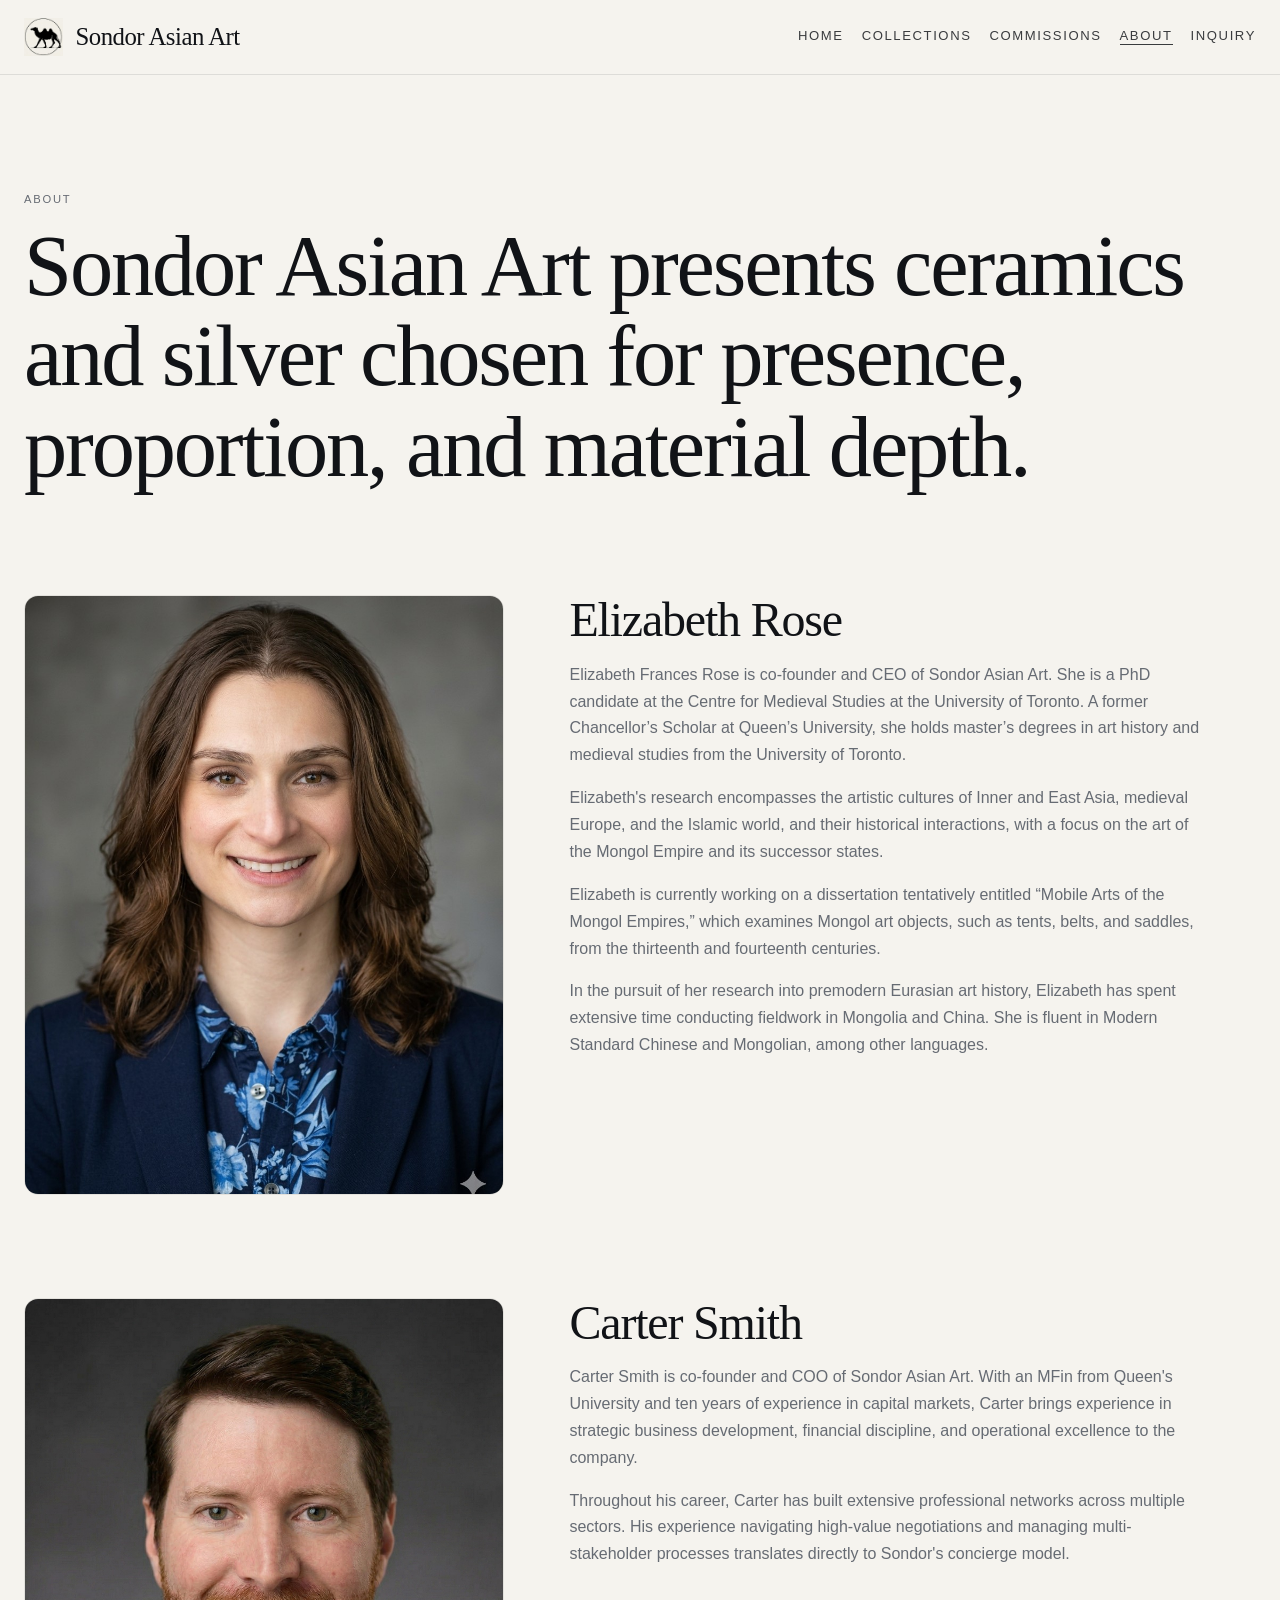
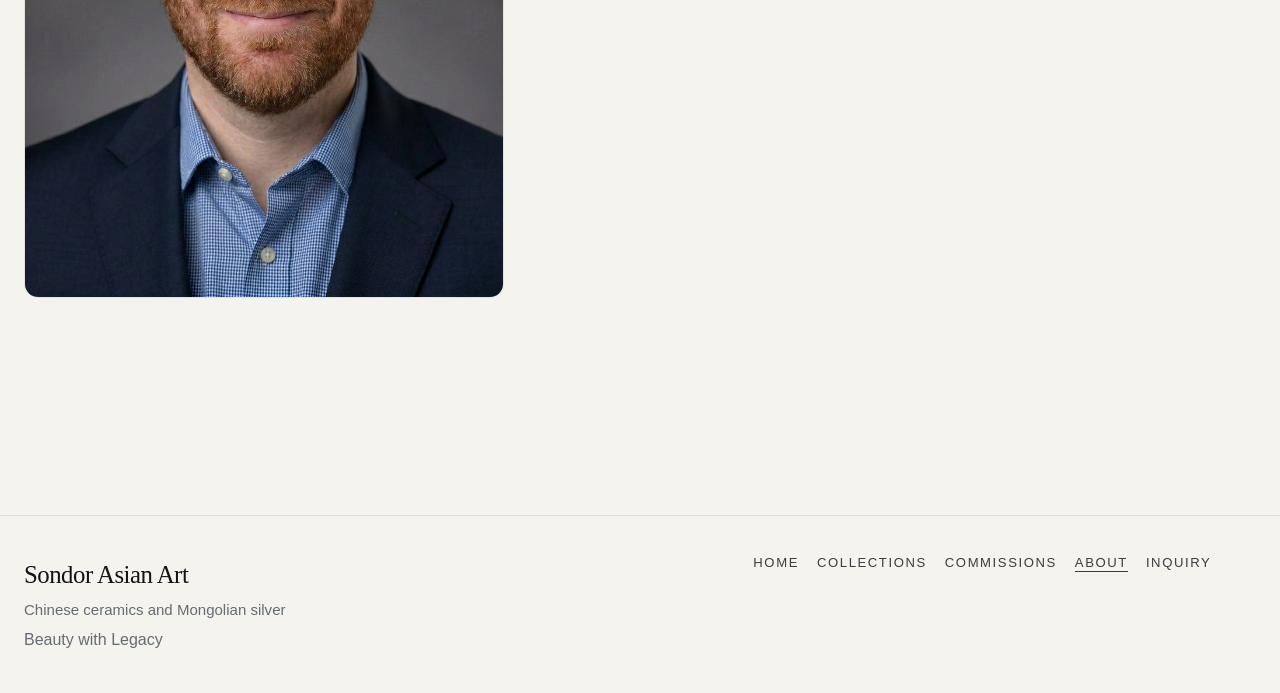
==== commit 86193112: "Add files via upload" ====
--- a/about.html
+++ b/about.html
@@ -57,7 +57,7 @@
       </div>
       <div class="about-bio__copy">
         <h2>Carter Smith</h2>
-        <p>Carter Smith is co-founder and COO of Sondor Asian Art. With an MFA from Queen's University and ten years of experience in capital markets, Carter brings experience in strategic business development, financial discipline, and operational excellence to the company.</p>
+        <p>Carter Smith is co-founder and COO of Sondor Asian Art. With an MFin from Queen's University and ten years of experience in capital markets, Carter brings experience in strategic business development, financial discipline, and operational excellence to the company.</p>
         <p>Throughout his career, Carter has built extensive professional networks across multiple sectors. His experience navigating high-value negotiations and managing multi-stakeholder processes translates directly to Sondor's concierge model.</p>
       </div>
     </section>
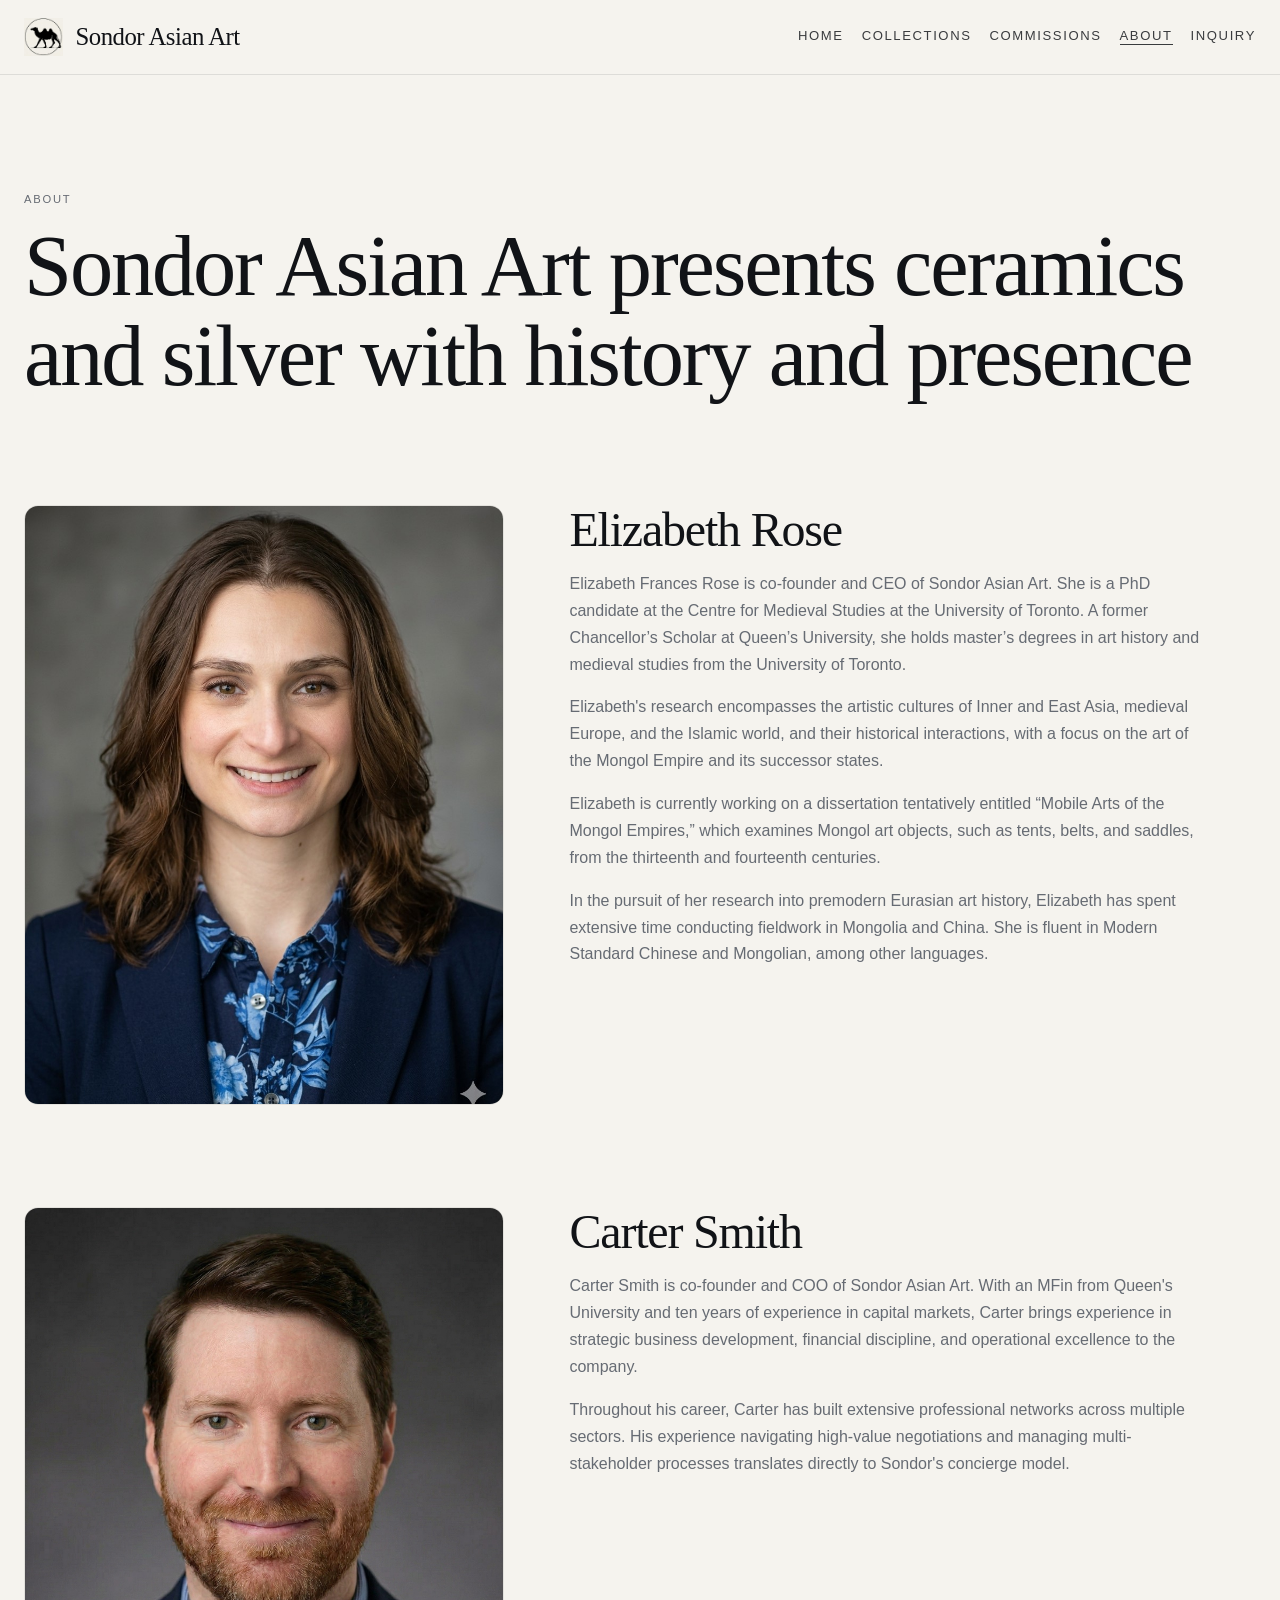
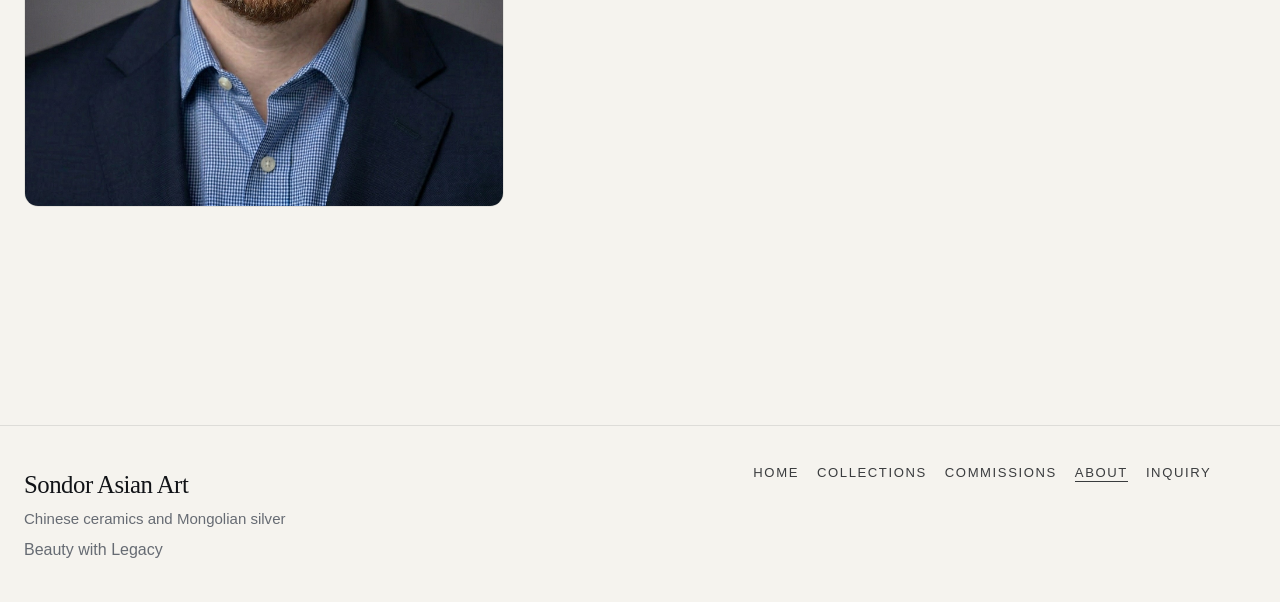
==== commit efbd7324: "Add files via upload" ====
--- a/about.html
+++ b/about.html
@@ -33,7 +33,7 @@
   <main class="page-shell">
     <section class="page-title">
       <p class="eyebrow">About</p>
-      <h1>Sondor Asian Art presents ceramics and silver chosen for presence, proportion, and material depth.</h1>
+      <h1>Sondor Asian Art presents ceramics and silver with history and presence</h1>
     </section>
 
     <section class="section about-bio about-bio--elizabeth">
--- a/styles.css
+++ b/styles.css
@@ -273,14 +273,6 @@
   object-fit: cover;
 }
 
-.hero-slide__frame {
-  position: absolute;
-  inset: 18px;
-  border: 1px solid rgba(255, 255, 255, 0.12);
-  border-radius: 10px;
-  pointer-events: none;
-}
-
 .hero-copy {
   display: grid;
   grid-template-columns: minmax(0, 1.5fr) minmax(280px, 0.7fr);
